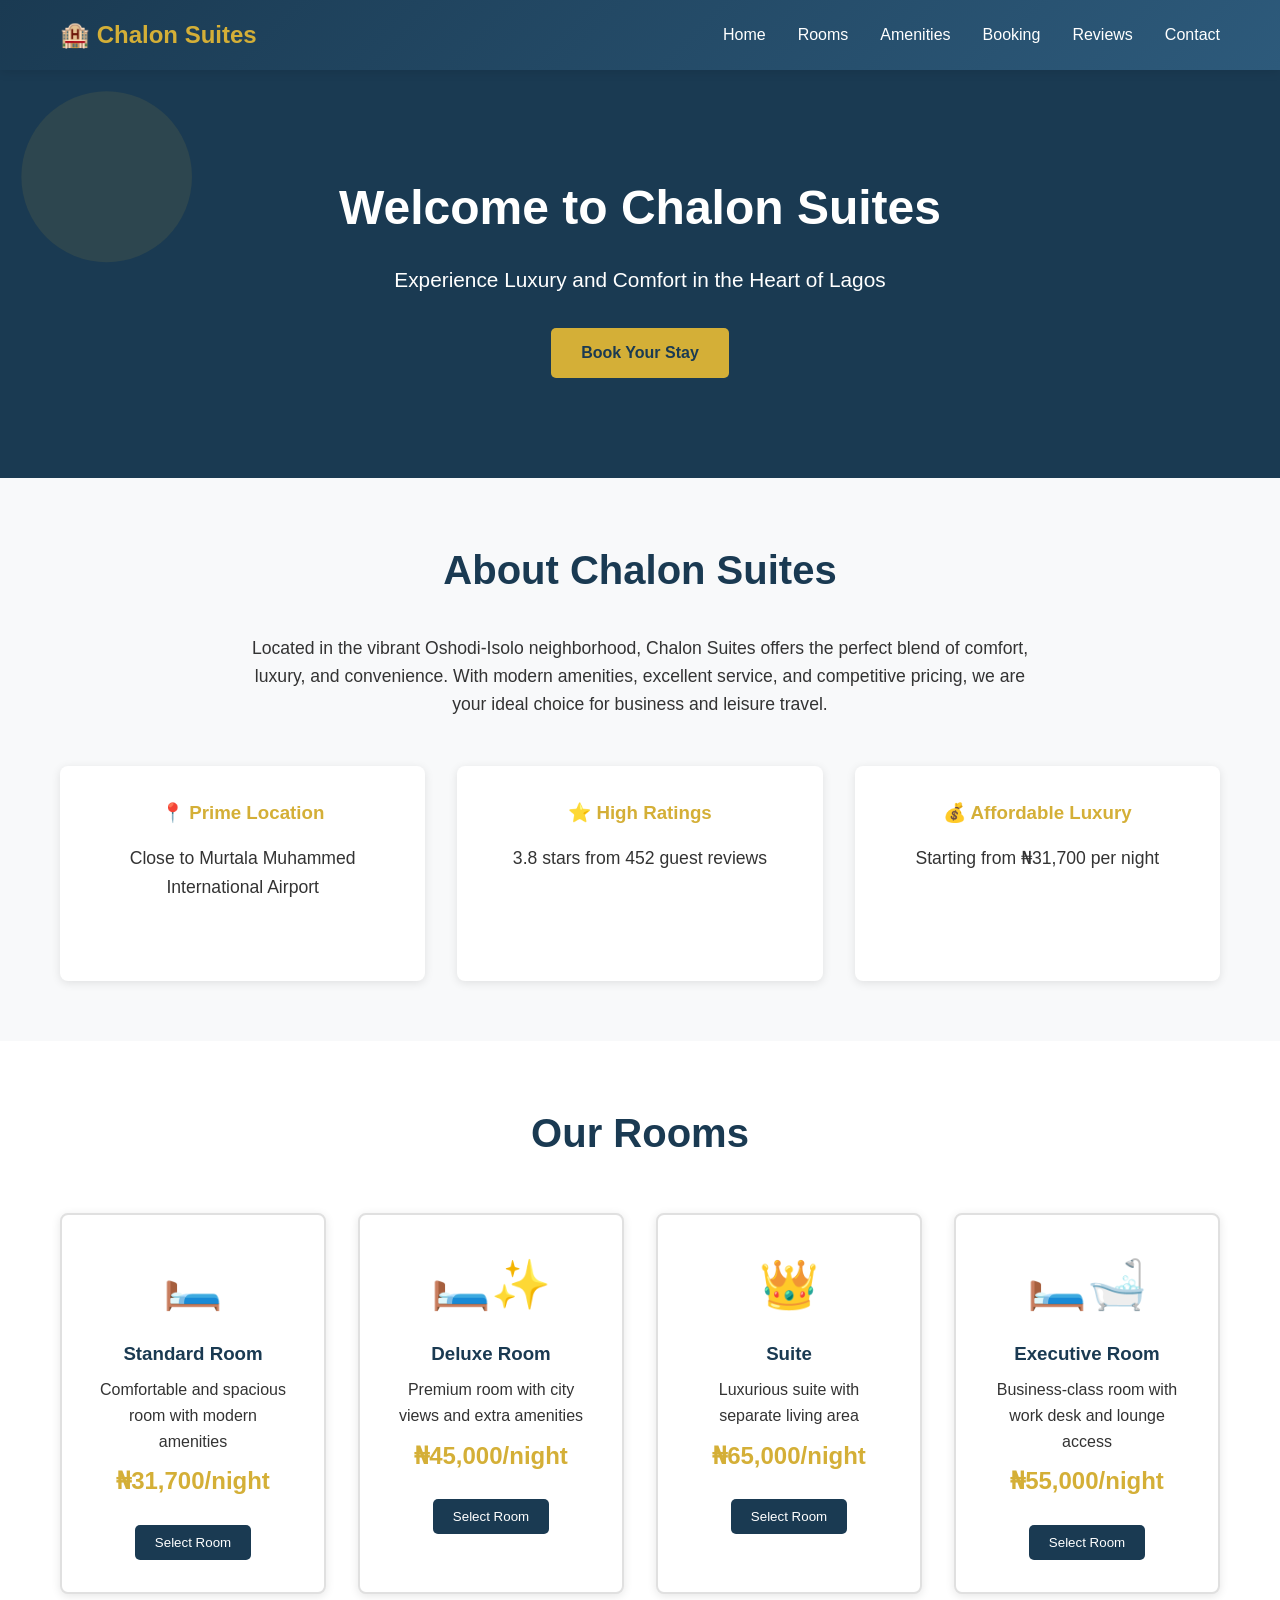
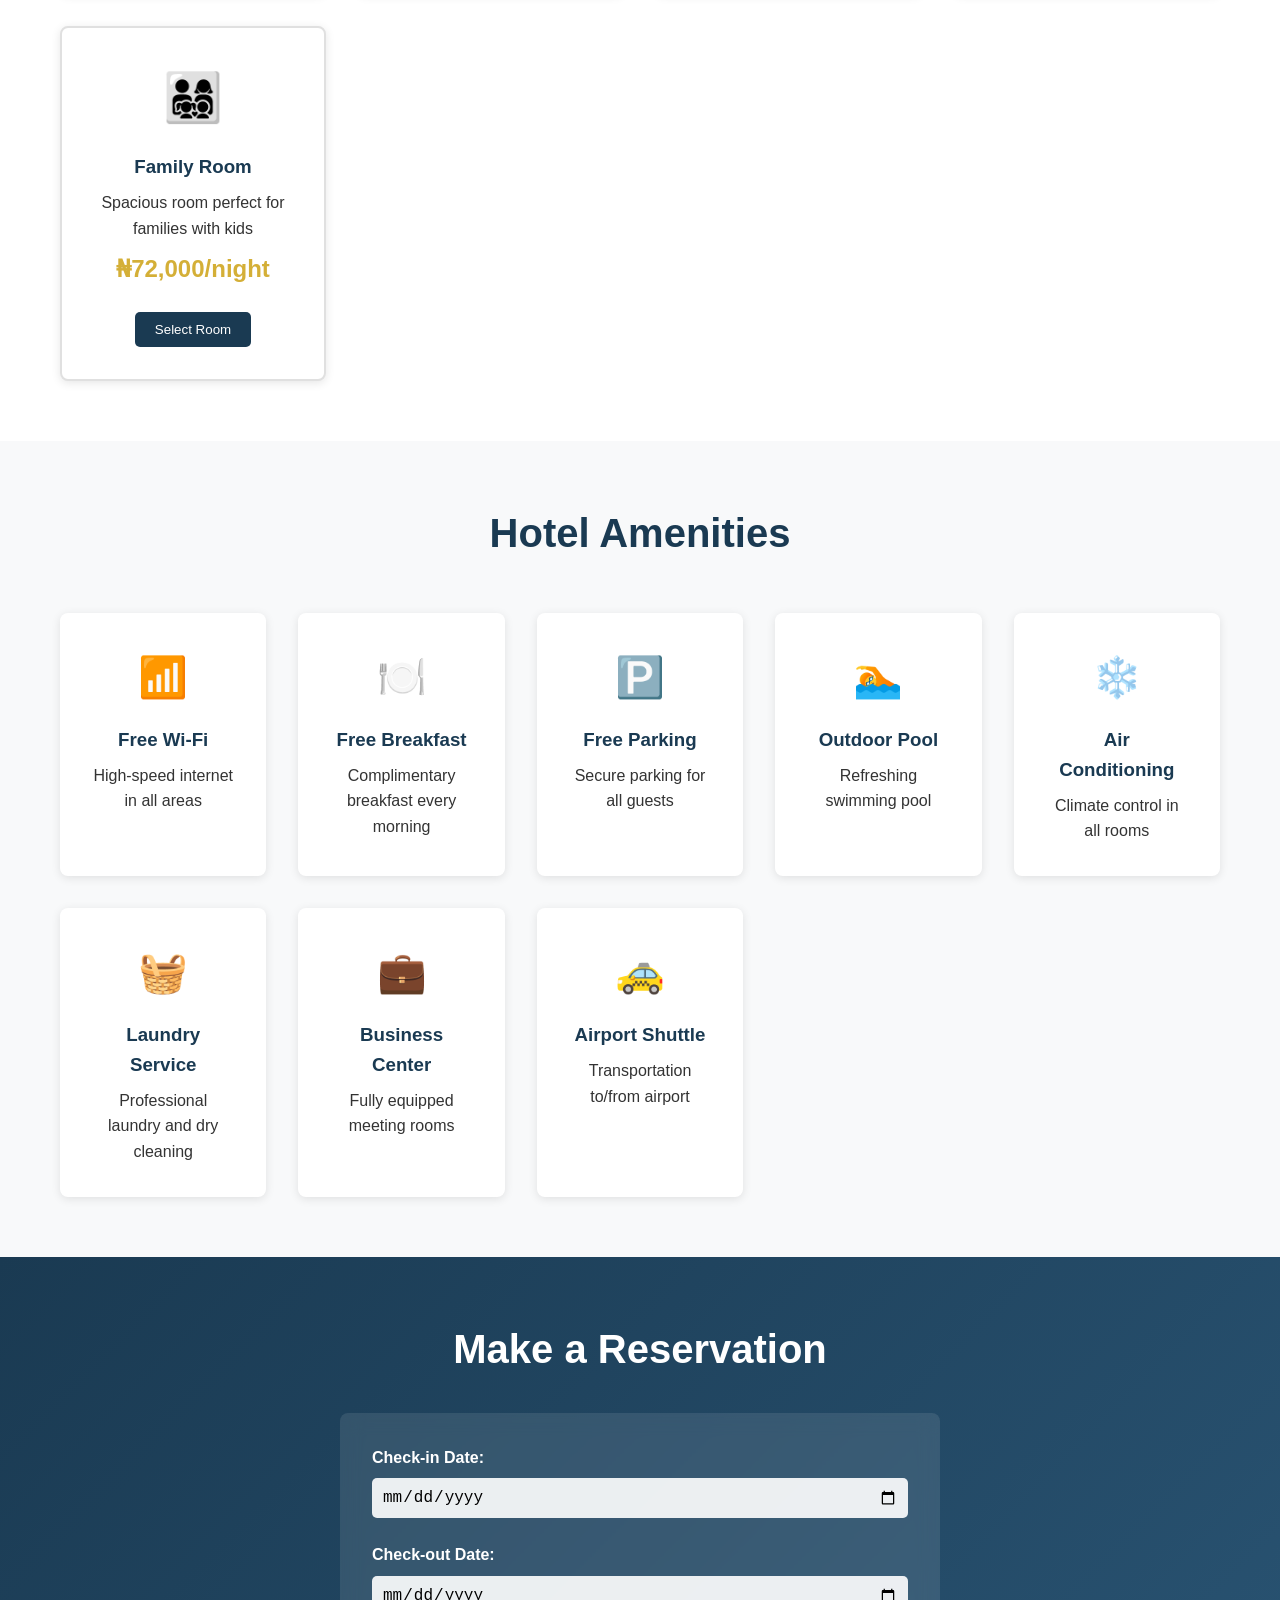
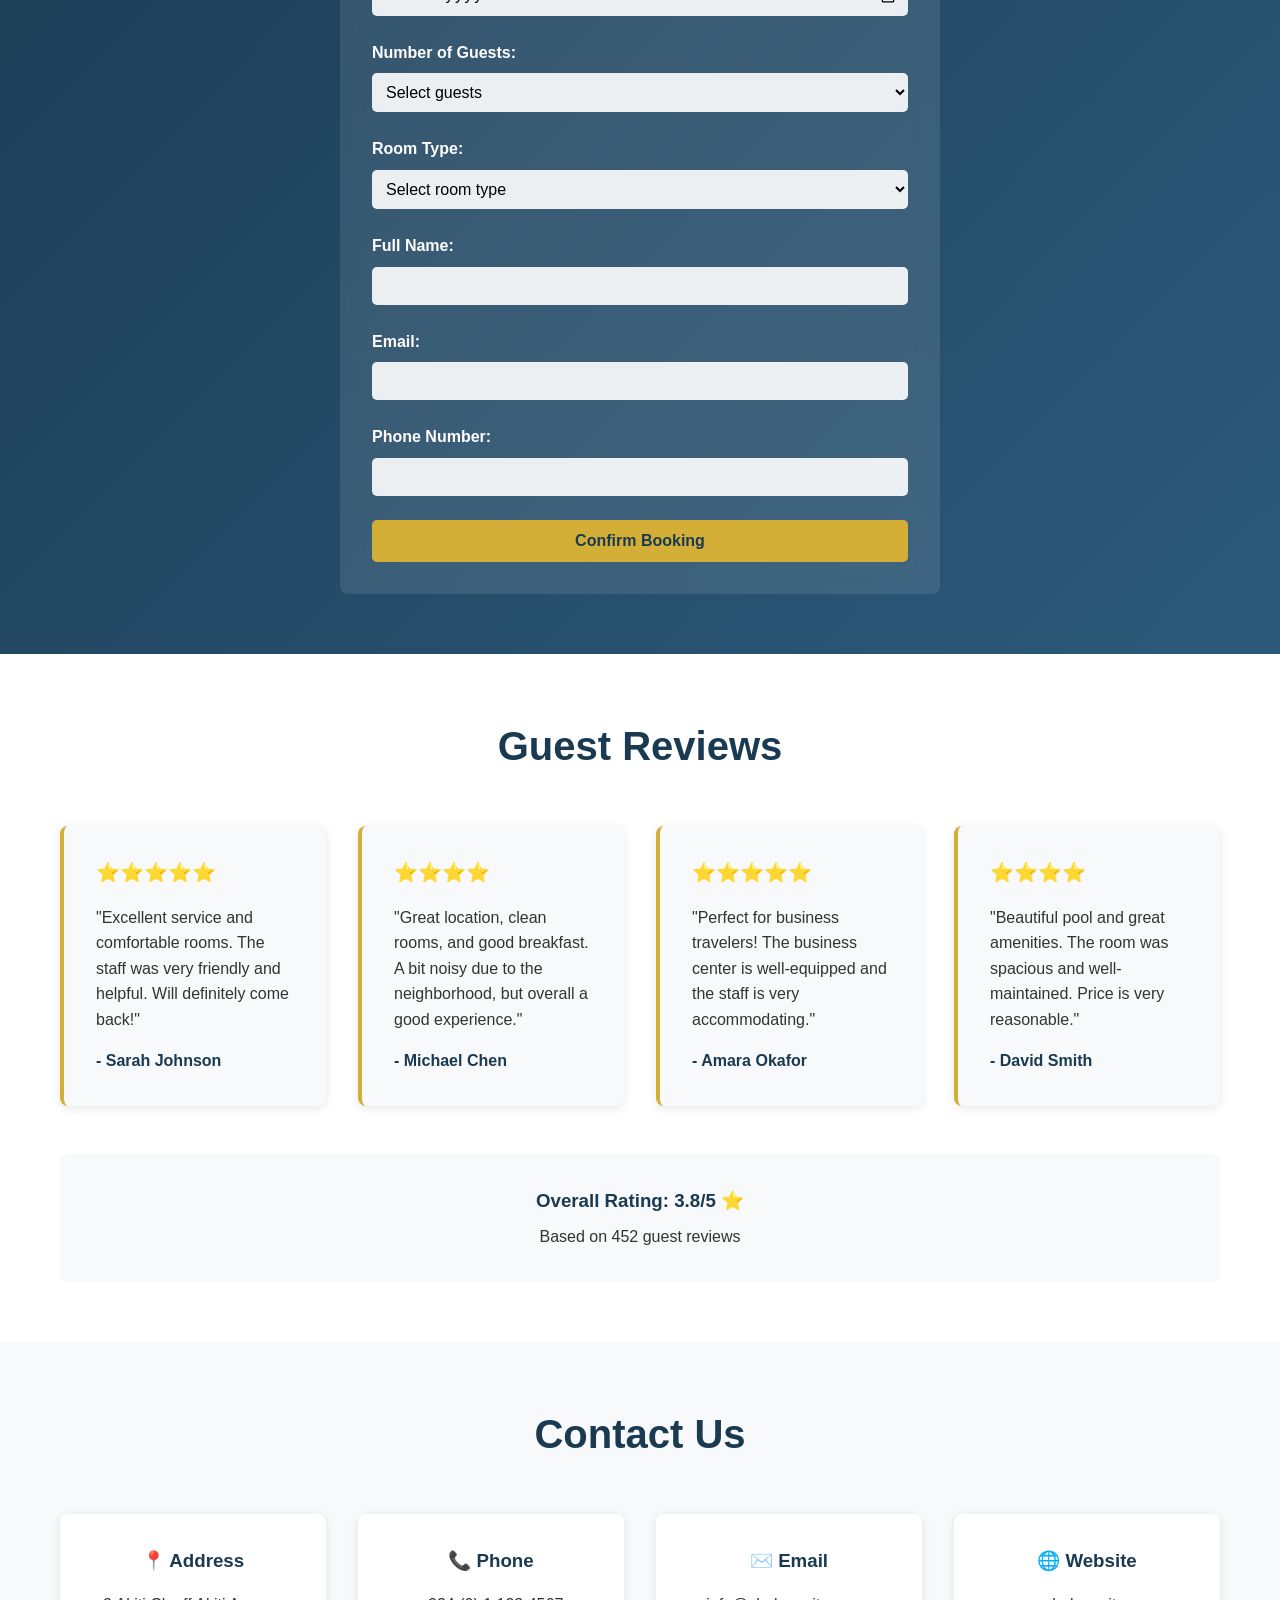
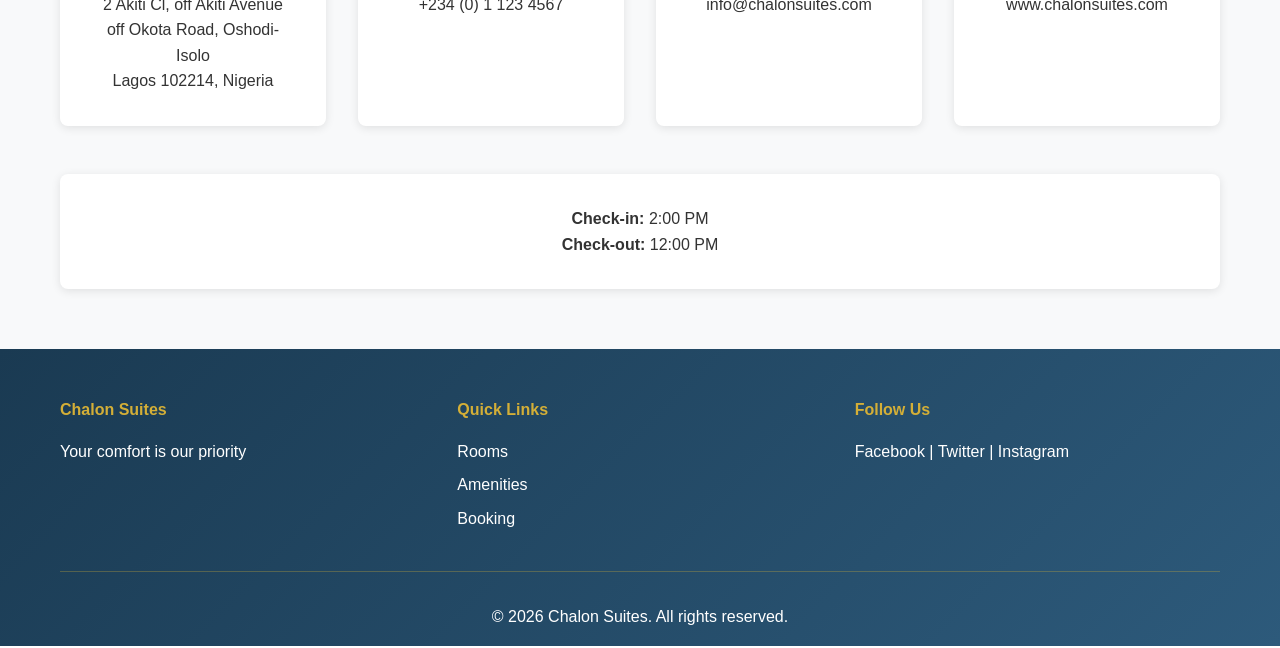
==== index.html @ 7840ac87 "First commit" ====
<!DOCTYPE html>
<html lang="en">
<head>
    <meta charset="UTF-8">
    <meta name="viewport" content="width=device-width, initial-scale=1.0">
    <meta name="description" content="Chalon Suites - Luxury Hotel in Lagos, Nigeria">
    <link rel="stylesheet" href="style.css">
    <title>Chalon Suites - Luxury Hotel in Lagos</title>
</head>
<body>
    <!-- Navigation Bar -->
    <nav class="navbar">
        <div class="navbar-container">
            <div class="logo">🏨 Chalon Suites</div>
            <ul class="nav-menu">
                <li><a href="#home">Home</a></li>
                <li><a href="#rooms">Rooms</a></li>
                <li><a href="#amenities">Amenities</a></li>
                <li><a href="#booking">Booking</a></li>
                <li><a href="#reviews">Reviews</a></li>
                <li><a href="#contact">Contact</a></li>
            </ul>
            <div class="hamburger">
                <span></span>
                <span></span>
                <span></span>
            </div>
        </div>
    </nav>

    <!-- Hero Section -->
    <section id="home" class="hero">
        <div class="hero-content">
            <h1>Welcome to Chalon Suites</h1>
            <p>Experience Luxury and Comfort in the Heart of Lagos</p>
            <a href="#booking" class="cta-button">Book Your Stay</a>
        </div>
    </section>

    <!-- About Section -->
    <section class="about">
        <div class="container">
            <h2>About Chalon Suites</h2>
            <p>Located in the vibrant Oshodi-Isolo neighborhood, Chalon Suites offers the perfect blend of comfort, luxury, and convenience. With modern amenities, excellent service, and competitive pricing, we are your ideal choice for business and leisure travel.</p>
            <div class="about-highlights">
                <div class="highlight">
                    <h3>📍 Prime Location</h3>
                    <p>Close to Murtala Muhammed International Airport</p>
                </div>
                <div class="highlight">
                    <h3>⭐ High Ratings</h3>
                    <p>3.8 stars from 452 guest reviews</p>
                </div>
                <div class="highlight">
                    <h3>💰 Affordable Luxury</h3>
                    <p>Starting from ₦31,700 per night</p>
                </div>
            </div>
        </div>
    </section>

    <!-- Rooms Section -->
    <section id="rooms" class="rooms">
        <div class="container">
            
            <h2>Our Rooms</h2>
            <div class="rooms-grid">
                <div class="room-card">
                    <div class="room-image">🛏️</div>
                    <h3>Standard Room</h3>
                    <p>Comfortable and spacious room with modern amenities</p>
                    <p class="price">₦31,700/night</p>
                    <button class="room-btn">Select Room</button>
                </div>
                <div class="room-card">
                    <div class="room-image">🛏️✨</div>
                    <h3>Deluxe Room</h3>
                    <p>Premium room with city views and extra amenities</p>
                    <p class="price">₦45,000/night</p>
                    <button class="room-btn">Select Room</button>
                </div>
                <div class="room-card">
                    <div class="room-image">👑</div>
                    <h3>Suite</h3>
                    <p>Luxurious suite with separate living area</p>
                    <p class="price">₦65,000/night</p>
                    <button class="room-btn">Select Room</button>
                </div>
                <div class="room-card">
                    <div class="room-image">🛏️🛁</div>
                    <h3>Executive Room</h3>
                    <p>Business-class room with work desk and lounge access</p>
                    <p class="price">₦55,000/night</p>
                    <button class="room-btn">Select Room</button>
                </div>
                <div class="room-card">
                    <div class="room-image">👨‍👩‍👧‍👦</div>
                    <h3>Family Room</h3>
                    <p>Spacious room perfect for families with kids</p>
                    <p class="price">₦72,000/night</p>
                    <button class="room-btn">Select Room</button>
                </div>
            </div>
        </div>
    </section>

    <!-- Amenities Section -->
    <section id="amenities" class="amenities">
        <div class="container">
            <h2>Hotel Amenities</h2>
            <div class="amenities-grid">
                <div class="amenity">
                    <span class="icon">📶</span>
                    <h3>Free Wi-Fi</h3>
                    <p>High-speed internet in all areas</p>
                </div>
                <div class="amenity">
                    <span class="icon">🍽️</span>
                    <h3>Free Breakfast</h3>
                    <p>Complimentary breakfast every morning</p>
                </div>
                <div class="amenity">
                    <span class="icon">🅿️</span>
                    <h3>Free Parking</h3>
                    <p>Secure parking for all guests</p>
                </div>
                <div class="amenity">
                    <span class="icon">🏊</span>
                    <h3>Outdoor Pool</h3>
                    <p>Refreshing swimming pool</p>
                </div>
                <div class="amenity">
                    <span class="icon">❄️</span>
                    <h3>Air Conditioning</h3>
                    <p>Climate control in all rooms</p>
                </div>
                <div class="amenity">
                    <span class="icon">🧺</span>
                    <h3>Laundry Service</h3>
                    <p>Professional laundry and dry cleaning</p>
                </div>
                <div class="amenity">
                    <span class="icon">💼</span>
                    <h3>Business Center</h3>
                    <p>Fully equipped meeting rooms</p>
                </div>
                <div class="amenity">
                    <span class="icon">🚕</span>
                    <h3>Airport Shuttle</h3>
                    <p>Transportation to/from airport</p>
                </div>
            </div>
        </div>
    </section>

    <!-- Booking Section -->
    <section id="booking" class="booking">
        <div class="container">
            <h2>Make a Reservation</h2>
            <form class="booking-form" id="bookingForm">
                <div class="form-group">
                    <label for="checkin">Check-in Date:</label>
                    <input type="date" id="checkin" name="checkin" required>
                </div>
                <div class="form-group">
                    <label for="checkout">Check-out Date:</label>
                    <input type="date" id="checkout" name="checkout" required>
                </div>
                <div class="form-group">
                    <label for="guests">Number of Guests:</label>
                    <select id="guests" name="guests" required>
                        <option value="">Select guests</option>
                        <option value="1">1 Guest</option>
                        <option value="2">2 Guests</option>
                        <option value="3">3 Guests</option>
                        <option value="4">4+ Guests</option>
                    </select>
                </div>
                <div class="form-group">
                    <label for="room-type">Room Type:</label>
                    <select id="room-type" name="room-type" required>
                        <option value="">Select room type</option>
                        <option value="standard">Standard Room - ₦31,700</option>
                        <option value="deluxe">Deluxe Room - ₦45,000</option>
                        <option value="suite">Suite - ₦65,000</option>
                        <option value="executive">Executive Room - ₦55,000</option>
                        <option value="family">Family Room - ₦72,000</option>
                    </select>
                </div>
                <div class="form-group">
                    <label for="name">Full Name:</label>
                    <input type="text" id="name" name="name" required>
                </div>
                <div class="form-group">
                    <label for="email">Email:</label>
                    <input type="email" id="email" name="email" required>
                </div>
                <div class="form-group">
                    <label for="phone">Phone Number:</label>
                    <input type="tel" id="phone" name="phone" required>
                </div>
                <button type="submit" class="submit-btn">Confirm Booking</button>
            </form>
        </div>
    </section>

    <!-- Reviews Section -->
    <section id="reviews" class="reviews">
        <div class="container">
            <h2>Guest Reviews</h2>
            <div class="reviews-grid">
                <div class="review-card">
                    <div class="stars">⭐⭐⭐⭐⭐</div>
                    <p>"Excellent service and comfortable rooms. The staff was very friendly and helpful. Will definitely come back!"</p>
                    <p class="reviewer">- Sarah Johnson</p>
                </div>
                <div class="review-card">
                    <div class="stars">⭐⭐⭐⭐</div>
                    <p>"Great location, clean rooms, and good breakfast. A bit noisy due to the neighborhood, but overall a good experience."</p>
                    <p class="reviewer">- Michael Chen</p>
                </div>
                <div class="review-card">
                    <div class="stars">⭐⭐⭐⭐⭐</div>
                    <p>"Perfect for business travelers! The business center is well-equipped and the staff is very accommodating."</p>
                    <p class="reviewer">- Amara Okafor</p>
                </div>
                <div class="review-card">
                    <div class="stars">⭐⭐⭐⭐</div>
                    <p>"Beautiful pool and great amenities. The room was spacious and well-maintained. Price is very reasonable."</p>
                    <p class="reviewer">- David Smith</p>
                </div>
            </div>
            <div class="rating-summary">
                <h3>Overall Rating: 3.8/5 ⭐</h3>
                <p>Based on 452 guest reviews</p>
            </div>
        </div>
    </section>

    <!-- Contact Section -->
    <section id="contact" class="contact">
        <div class="container">
            <h2>Contact Us</h2>
            <div class="contact-info">
                <div class="info-box">
                    <h3>📍 Address</h3>
                    <p>2 Akiti Cl, off Akiti Avenue<br>off Okota Road, Oshodi-Isolo<br>Lagos 102214, Nigeria</p>
                </div>
                <div class="info-box">
                    <h3>📞 Phone</h3>
                    <p>+234 (0) 1 123 4567</p>
                </div>
                <div class="info-box">
                    <h3>✉️ Email</h3>
                    <p>info@chalonsuites.com</p>
                </div>
                <div class="info-box">
                    <h3>🌐 Website</h3>
                    <p>www.chalonsuites.com</p>
                </div>
            </div>
            <div class="check-times">
                <p><strong>Check-in:</strong> 2:00 PM</p>
                <p><strong>Check-out:</strong> 12:00 PM</p>
            </div>
        </div>
    </section>

    <!-- Footer -->
    <footer class="footer">
        <div class="container">
            <div class="footer-content">
                <div class="footer-section">
                    <h4>Chalon Suites</h4>
                    <p>Your comfort is our priority</p>
                </div>
                <div class="footer-section">
                    <h4>Quick Links</h4>
                    <ul>
                        <li><a href="#rooms">Rooms</a></li>
                        <li><a href="#amenities">Amenities</a></li>
                        <li><a href="#booking">Booking</a></li>
                    </ul>
                </div>
                <div class="footer-section">
                    <h4>Follow Us</h4>
                    <p>
                        <a href="#">Facebook</a> | 
                        <a href="#">Twitter</a> | 
                        <a href="#">Instagram</a>
                    </p>
                </div>
            </div>
            <div class="footer-bottom">
                <p>&copy; 2026 Chalon Suites. All rights reserved.</p>
            </div>
        </div>
    </footer>

    <script src="script.js"></script>
</body>
</html>
---- style.css ----
* {
    margin: 0;
    padding: 0;
    box-sizing: border-box;
}

:root {
    --primary-color: #D4AF37;
    --secondary-color: #1a3a52;
    --text-color: #333;
    --light-bg: #f8f9fa;
    --white: #ffffff;
    --shadow: 0 2px 10px rgba(0, 0, 0, 0.1);
}

body {
    font-family: 'Segoe UI', Tahoma, Geneva, Verdana, sans-serif;
    line-height: 1.6;
    color: var(--text-color);
}

.container {
    max-width: 1200px;
    margin: 0 auto;
    padding: 0 20px;
}

/* Navigation Bar */
.navbar {
    background: linear-gradient(135deg, var(--secondary-color), #2d5a7b);
    color: var(--white);
    padding: 1rem 0;
    position: sticky;
    top: 0;
    z-index: 100;
    box-shadow: var(--shadow);
}

.navbar-container {
    display: flex;
    justify-content: space-between;
    align-items: center;
    max-width: 1200px;
    margin: 0 auto;
    padding: 0 20px;
}

.logo {
    font-size: 1.5rem;
    font-weight: bold;
    color: var(--primary-color);
}

.nav-menu {
    display: flex;
    list-style: none;
    gap: 2rem;
}

.nav-menu a {
    color: var(--white);
    text-decoration: none;
    transition: color 0.3s ease;
}

.nav-menu a:hover {
    color: var(--primary-color);
}

.hamburger {
    display: none;
    flex-direction: column;
    cursor: pointer;
}

.hamburger span {
    width: 25px;
    height: 3px;
    background-color: var(--white);
    margin: 5px 0;
    transition: 0.3s;
}

/* Hero Section */
.hero {
    background: linear-gradient(135deg, var(--secondary-color), #2d5a7b);
    color: var(--white);
    padding: 100px 20px;
    text-align: center;
    background-image: url('data:image/svg+xml,<svg xmlns="http://www.w3.org/2000/svg" viewBox="0 0 1200 600"><rect fill="%231a3a52" width="1200" height="600"/><circle cx="100" cy="100" r="80" fill="%23D4AF37" opacity="0.1"/><circle cx="1100" cy="500" r="100" fill="%23D4AF37" opacity="0.1"/></svg>');
    background-size: cover;
}

.hero-content h1 {
    font-size: 3rem;
    margin-bottom: 1rem;
    animation: fadeInDown 0.8s ease;
}

.hero-content p {
    font-size: 1.3rem;
    margin-bottom: 2rem;
    animation: fadeInUp 0.8s ease 0.2s both;
}

.cta-button {
    display: inline-block;
    background-color: var(--primary-color);
    color: var(--secondary-color);
    padding: 12px 30px;
    border-radius: 5px;
    text-decoration: none;
    font-weight: bold;
    transition: all 0.3s ease;
    animation: fadeInUp 0.8s ease 0.4s both;
}

.cta-button:hover {
    background-color: #e5c158;
    transform: translateY(-2px);
    box-shadow: 0 5px 20px rgba(212, 175, 55, 0.3);
}

/* About Section */
.about {
    padding: 60px 20px;
    background-color: var(--light-bg);
}

.about h2 {
    text-align: center;
    font-size: 2.5rem;
    margin-bottom: 2rem;
    color: var(--secondary-color);
}

.about p {
    text-align: center;
    font-size: 1.1rem;
    margin-bottom: 3rem;
    max-width: 800px;
    margin-left: auto;
    margin-right: auto;
}

.about-highlights {
    display: grid;
    grid-template-columns: repeat(auto-fit, minmax(250px, 1fr));
    gap: 2rem;
}

.highlight {
    background: var(--white);
    padding: 2rem;
    border-radius: 8px;
    text-align: center;
    box-shadow: var(--shadow);
    transition: transform 0.3s ease;
}

.highlight:hover {
    transform: translateY(-5px);
}

.highlight h3 {
    color: var(--primary-color);
    margin-bottom: 1rem;
}

/* Rooms Section */
.rooms {
    padding: 60px 20px;
    background-color: var(--white);
}

.rooms h2 {
    text-align: center;
    font-size: 2.5rem;
    margin-bottom: 3rem;
    color: var(--secondary-color);
}

.rooms-grid {
    display: grid;
    grid-template-columns: repeat(auto-fit, minmax(250px, 1fr));
    gap: 2rem;
}

.room-card {
    background: var(--white);
    border: 2px solid #e0e0e0;
    border-radius: 8px;
    padding: 2rem;
    text-align: center;
    transition: all 0.3s ease;
    box-shadow: var(--shadow);
}

.room-card:hover {
    transform: translateY(-10px);
    border-color: var(--primary-color);
    box-shadow: 0 10px 30px rgba(212, 175, 55, 0.2);
}

.room-image {
    font-size: 3rem;
    margin-bottom: 1rem;
}

.room-card h3 {
    color: var(--secondary-color);
    margin-bottom: 0.5rem;
}

.room-card p {
    margin: 0.5rem 0;
}

.price {
    font-size: 1.5rem;
    color: var(--primary-color);
    font-weight: bold;
    margin: 1rem 0;
}

.room-btn {
    background-color: var(--secondary-color);
    color: var(--white);
    padding: 10px 20px;
    border: none;
    border-radius: 5px;
    cursor: pointer;
    transition: background-color 0.3s ease;
    margin-top: 1rem;
}

.room-btn:hover {
    background-color: var(--primary-color);
    color: var(--secondary-color);
}

/* Amenities Section */
.amenities {
    padding: 60px 20px;
    background-color: var(--light-bg);
}

.amenities h2 {
    text-align: center;
    font-size: 2.5rem;
    margin-bottom: 3rem;
    color: var(--secondary-color);
}

.amenities-grid {
    display: grid;
    grid-template-columns: repeat(auto-fit, minmax(200px, 1fr));
    gap: 2rem;
}

.amenity {
    background: var(--white);
    padding: 2rem;
    border-radius: 8px;
    text-align: center;
    box-shadow: var(--shadow);
    transition: transform 0.3s ease;
}

.amenity:hover {
    transform: translateY(-5px);
}

.amenity .icon {
    font-size: 2.5rem;
    display: block;
    margin-bottom: 1rem;
}

.amenity h3 {
    color: var(--secondary-color);
    margin-bottom: 0.5rem;
}

/* Booking Section */
.booking {
    padding: 60px 20px;
    background: linear-gradient(135deg, var(--secondary-color), #2d5a7b);
    color: var(--white);
}

.booking h2 {
    text-align: center;
    font-size: 2.5rem;
    margin-bottom: 2rem;
}

.booking-form {
    max-width: 600px;
    margin: 0 auto;
    background: rgba(255, 255, 255, 0.1);
    padding: 2rem;
    border-radius: 8px;
    backdrop-filter: blur(10px);
}

.form-group {
    margin-bottom: 1.5rem;
}

.form-group label {
    display: block;
    margin-bottom: 0.5rem;
    font-weight: bold;
}

.form-group input,
.form-group select {
    width: 100%;
    padding: 10px;
    border: none;
    border-radius: 5px;
    font-size: 1rem;
    background-color: rgba(255, 255, 255, 0.9);
}

.form-group input:focus,
.form-group select:focus {
    outline: none;
    background-color: var(--white);
    box-shadow: 0 0 10px var(--primary-color);
}

.submit-btn {
    width: 100%;
    padding: 12px;
    background-color: var(--primary-color);
    color: var(--secondary-color);
    border: none;
    border-radius: 5px;
    font-size: 1rem;
    font-weight: bold;
    cursor: pointer;
    transition: all 0.3s ease;
}

.submit-btn:hover {
    background-color: #e5c158;
    transform: scale(1.02);
}

/* Reviews Section */
.reviews {
    padding: 60px 20px;
    background-color: var(--white);
}

.reviews h2 {
    text-align: center;
    font-size: 2.5rem;
    margin-bottom: 3rem;
    color: var(--secondary-color);
}

.reviews-grid {
    display: grid;
    grid-template-columns: repeat(auto-fit, minmax(250px, 1fr));
    gap: 2rem;
    margin-bottom: 3rem;
}

.review-card {
    background: var(--light-bg);
    padding: 2rem;
    border-radius: 8px;
    border-left: 4px solid var(--primary-color);
    box-shadow: var(--shadow);
}

.review-card .stars {
    margin-bottom: 1rem;
    font-size: 1.2rem;
}

.reviewer {
    font-weight: bold;
    color: var(--secondary-color);
    margin-top: 1rem;
}

.rating-summary {
    text-align: center;
    background: var(--light-bg);
    padding: 2rem;
    border-radius: 8px;
}

.rating-summary h3 {
    color: var(--secondary-color);
    margin-bottom: 0.5rem;
}

/* Contact Section */
.contact {
    padding: 60px 20px;
    background-color: var(--light-bg);
}

.contact h2 {
    text-align: center;
    font-size: 2.5rem;
    margin-bottom: 3rem;
    color: var(--secondary-color);
}

.contact-info {
    display: grid;
    grid-template-columns: repeat(auto-fit, minmax(200px, 1fr));
    gap: 2rem;
    margin-bottom: 3rem;
}

.info-box {
    background: var(--white);
    padding: 2rem;
    border-radius: 8px;
    text-align: center;
    box-shadow: var(--shadow);
}

.info-box h3 {
    color: var(--secondary-color);
    margin-bottom: 1rem;
}

.check-times {
    text-align: center;
    background: var(--white);
    padding: 2rem;
    border-radius: 8px;
    box-shadow: var(--shadow);
}

/* Footer */
.footer {
    background: linear-gradient(135deg, var(--secondary-color), #2d5a7b);
    color: var(--white);
    padding: 3rem 20px 1rem;
}

.footer-content {
    display: grid;
    grid-template-columns: repeat(auto-fit, minmax(250px, 1fr));
    gap: 2rem;
    margin-bottom: 2rem;
}

.footer-section h4 {
    margin-bottom: 1rem;
    color: var(--primary-color);
}

.footer-section a {
    color: var(--white);
    text-decoration: none;
    transition: color 0.3s ease;
}

.footer-section a:hover {
    color: var(--primary-color);
}

.footer-section ul {
    list-style: none;
}

.footer-section li {
    margin: 0.5rem 0;
}

.footer-bottom {
    text-align: center;
    padding-top: 2rem;
    border-top: 1px solid rgba(212, 175, 55, 0.3);
}

/* Animations */
@keyframes fadeInDown {
    from {
        opacity: 0;
        transform: translateY(-30px);
    }
    to {
        opacity: 1;
        transform: translateY(0);
    }
}

@keyframes fadeInUp {
    from {
        opacity: 0;
        transform: translateY(30px);
    }
    to {
        opacity: 1;
        transform: translateY(0);
    }
}

/* Responsive Design */
@media (max-width: 768px) {
    .nav-menu {
        display: none;
    }

    .hamburger {
        display: flex;
    }

    .hero-content h1 {
        font-size: 2rem;
    }

    .hero-content p {
        font-size: 1rem;
    }

    .rooms-grid,
    .amenities-grid,
    .reviews-grid {
        grid-template-columns: 1fr;
    }

    .about h2,
    .rooms h2,
    .amenities h2,
    .reviews h2,
    .contact h2,
    .booking h2 {
        font-size: 1.8rem;
    }

    .booking-form {
        padding: 1.5rem;
    }

    .footer-content {
        grid-template-columns: 1fr;
    }
}

@media (max-width: 480px) {
    .logo {
        font-size: 1rem;
    }

    .hero-content h1 {
        font-size: 1.5rem;
    }

    .cta-button {
        padding: 10px 20px;
        font-size: 0.9rem;
    }

    .room-card,
    .amenity,
    .info-box {
        padding: 1.5rem;
    }
}
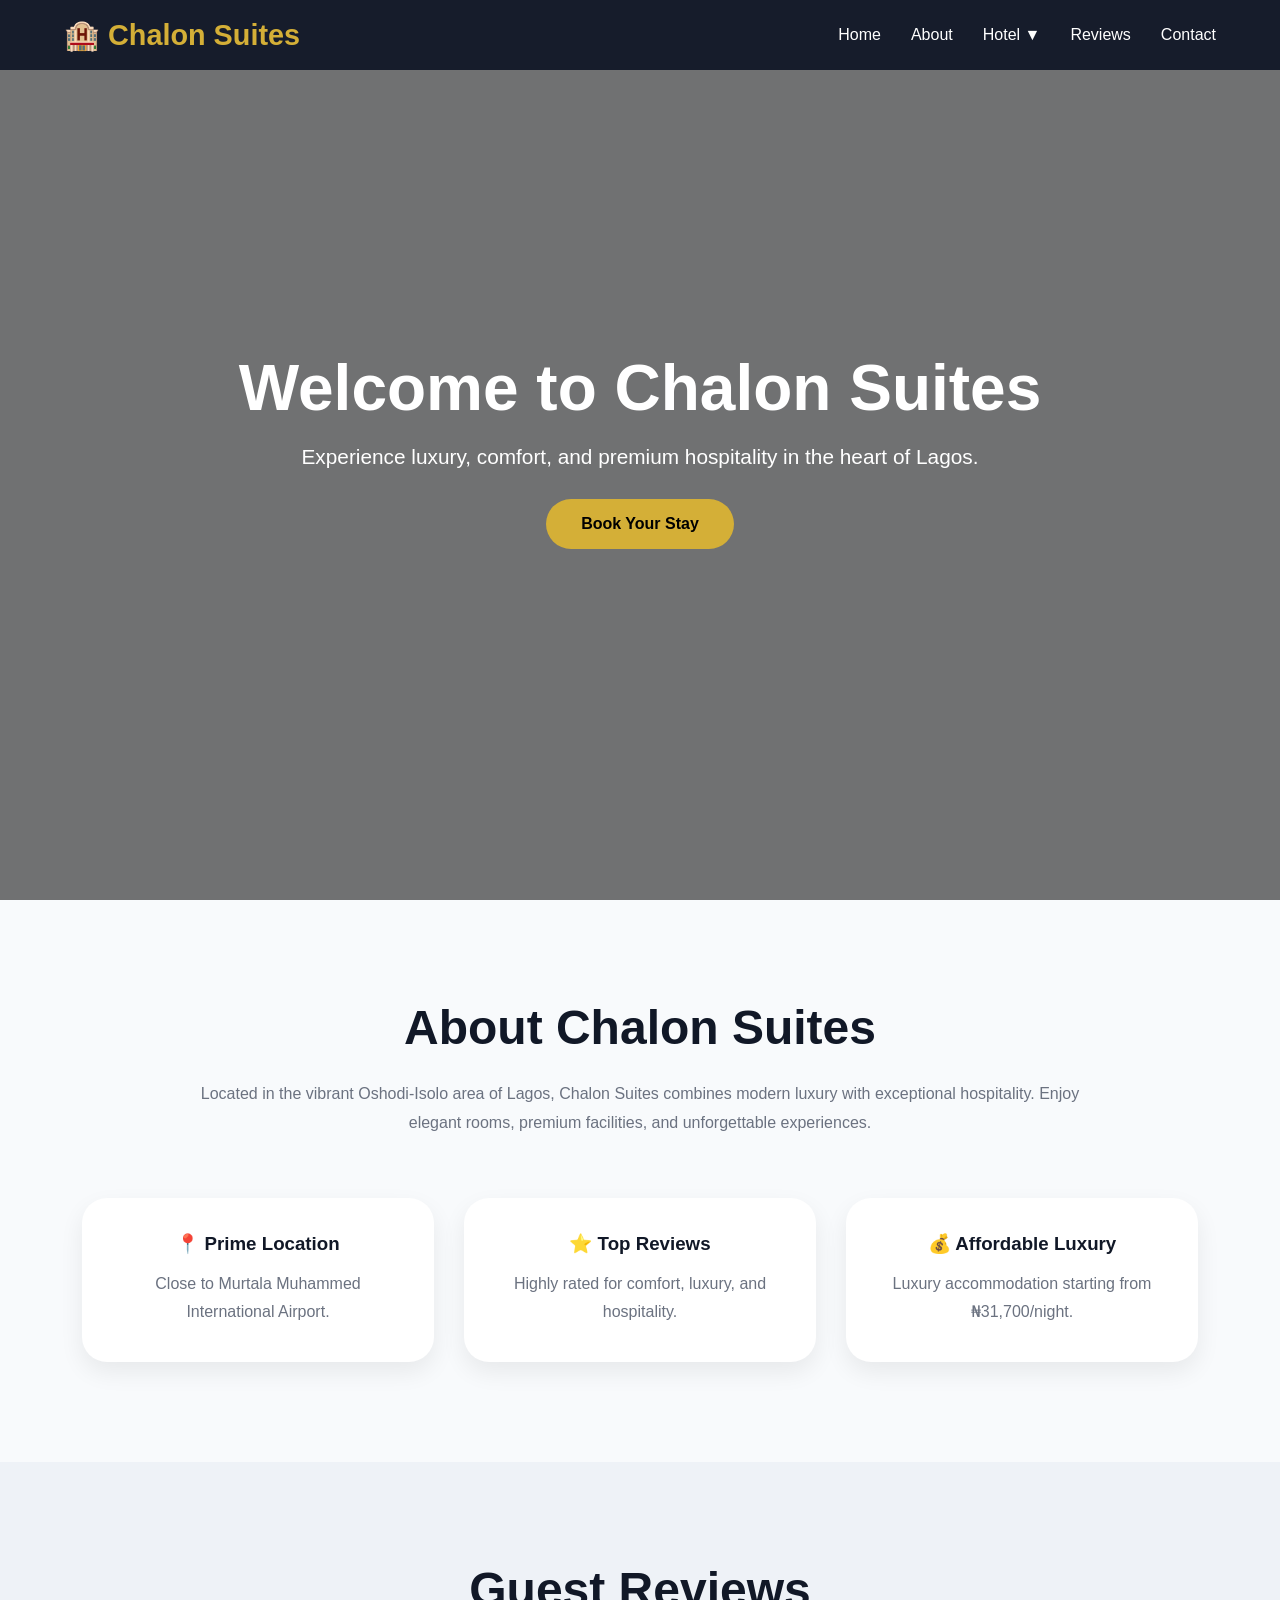
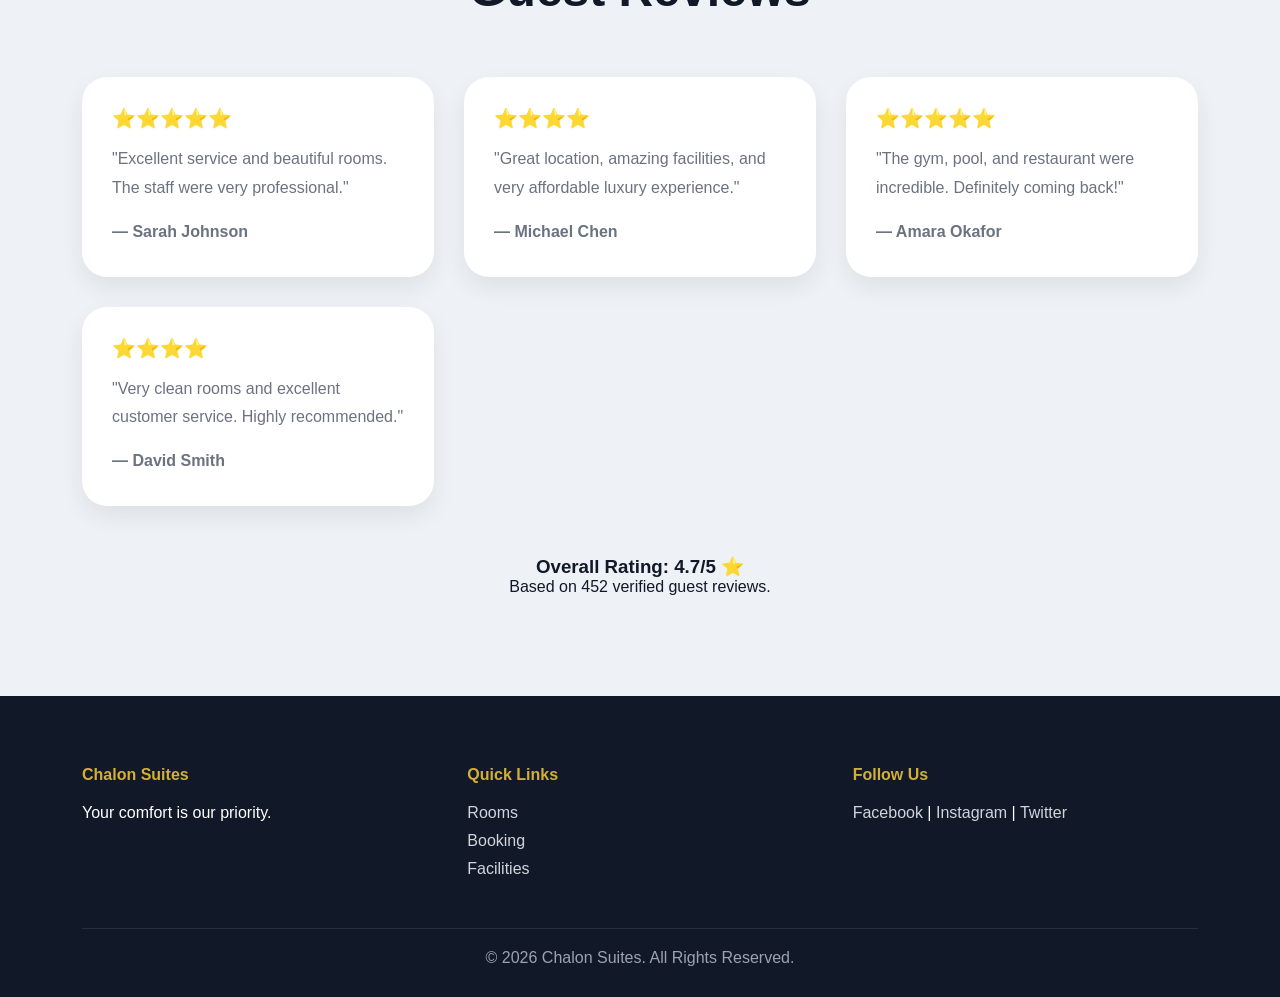
==== commit 627a5f7c: "Updated hotel website design" ====
--- a/index.html
+++ b/index.html
@@ -1,302 +1,270 @@
 <!DOCTYPE html>
 <html lang="en">
 <head>
-    <meta charset="UTF-8">
-    <meta name="viewport" content="width=device-width, initial-scale=1.0">
-    <meta name="description" content="Chalon Suites - Luxury Hotel in Lagos, Nigeria">
-    <link rel="stylesheet" href="style.css">
-    <title>Chalon Suites - Luxury Hotel in Lagos</title>
+<meta charset="UTF-8">
+<meta name="viewport" content="width=device-width, initial-scale=1.0">
+
+<meta name="description" content="Chalon Suites - Luxury Hotel in Lagos, Nigeria">
+
+<title>Chalon Suites - Luxury Hotel</title>
+
+<link rel="stylesheet" href="style.css">
+
+<style src="style.css"></style>
+
+
 </head>
+
 <body>
-    <!-- Navigation Bar -->
-    <nav class="navbar">
-        <div class="navbar-container">
-            <div class="logo">🏨 Chalon Suites</div>
-            <ul class="nav-menu">
-                <li><a href="#home">Home</a></li>
-                <li><a href="#rooms">Rooms</a></li>
-                <li><a href="#amenities">Amenities</a></li>
-                <li><a href="#booking">Booking</a></li>
-                <li><a href="#reviews">Reviews</a></li>
-                <li><a href="#contact">Contact</a></li>
-            </ul>
-            <div class="hamburger">
-                <span></span>
-                <span></span>
-                <span></span>
-            </div>
-        </div>
-    </nav>
-
-    <!-- Hero Section -->
-    <section id="home" class="hero">
-        <div class="hero-content">
-            <h1>Welcome to Chalon Suites</h1>
-            <p>Experience Luxury and Comfort in the Heart of Lagos</p>
-            <a href="#booking" class="cta-button">Book Your Stay</a>
-        </div>
-    </section>
-
-    <!-- About Section -->
-    <section class="about">
-        <div class="container">
-            <h2>About Chalon Suites</h2>
-            <p>Located in the vibrant Oshodi-Isolo neighborhood, Chalon Suites offers the perfect blend of comfort, luxury, and convenience. With modern amenities, excellent service, and competitive pricing, we are your ideal choice for business and leisure travel.</p>
-            <div class="about-highlights">
-                <div class="highlight">
-                    <h3>📍 Prime Location</h3>
-                    <p>Close to Murtala Muhammed International Airport</p>
-                </div>
-                <div class="highlight">
-                    <h3>⭐ High Ratings</h3>
-                    <p>3.8 stars from 452 guest reviews</p>
-                </div>
-                <div class="highlight">
-                    <h3>💰 Affordable Luxury</h3>
-                    <p>Starting from ₦31,700 per night</p>
-                </div>
-            </div>
-        </div>
-    </section>
-
-    <!-- Rooms Section -->
-    <section id="rooms" class="rooms">
-        <div class="container">
-            
-            <h2>Our Rooms</h2>
-            <div class="rooms-grid">
-                <div class="room-card">
-                    <div class="room-image">🛏️</div>
-                    <h3>Standard Room</h3>
-                    <p>Comfortable and spacious room with modern amenities</p>
-                    <p class="price">₦31,700/night</p>
-                    <button class="room-btn">Select Room</button>
-                </div>
-                <div class="room-card">
-                    <div class="room-image">🛏️✨</div>
-                    <h3>Deluxe Room</h3>
-                    <p>Premium room with city views and extra amenities</p>
-                    <p class="price">₦45,000/night</p>
-                    <button class="room-btn">Select Room</button>
-                </div>
-                <div class="room-card">
-                    <div class="room-image">👑</div>
-                    <h3>Suite</h3>
-                    <p>Luxurious suite with separate living area</p>
-                    <p class="price">₦65,000/night</p>
-                    <button class="room-btn">Select Room</button>
-                </div>
-                <div class="room-card">
-                    <div class="room-image">🛏️🛁</div>
-                    <h3>Executive Room</h3>
-                    <p>Business-class room with work desk and lounge access</p>
-                    <p class="price">₦55,000/night</p>
-                    <button class="room-btn">Select Room</button>
-                </div>
-                <div class="room-card">
-                    <div class="room-image">👨‍👩‍👧‍👦</div>
-                    <h3>Family Room</h3>
-                    <p>Spacious room perfect for families with kids</p>
-                    <p class="price">₦72,000/night</p>
-                    <button class="room-btn">Select Room</button>
-                </div>
-            </div>
-        </div>
-    </section>
-
-    <!-- Amenities Section -->
-    <section id="amenities" class="amenities">
-        <div class="container">
-            <h2>Hotel Amenities</h2>
-            <div class="amenities-grid">
-                <div class="amenity">
-                    <span class="icon">📶</span>
-                    <h3>Free Wi-Fi</h3>
-                    <p>High-speed internet in all areas</p>
-                </div>
-                <div class="amenity">
-                    <span class="icon">🍽️</span>
-                    <h3>Free Breakfast</h3>
-                    <p>Complimentary breakfast every morning</p>
-                </div>
-                <div class="amenity">
-                    <span class="icon">🅿️</span>
-                    <h3>Free Parking</h3>
-                    <p>Secure parking for all guests</p>
-                </div>
-                <div class="amenity">
-                    <span class="icon">🏊</span>
-                    <h3>Outdoor Pool</h3>
-                    <p>Refreshing swimming pool</p>
-                </div>
-                <div class="amenity">
-                    <span class="icon">❄️</span>
-                    <h3>Air Conditioning</h3>
-                    <p>Climate control in all rooms</p>
-                </div>
-                <div class="amenity">
-                    <span class="icon">🧺</span>
-                    <h3>Laundry Service</h3>
-                    <p>Professional laundry and dry cleaning</p>
-                </div>
-                <div class="amenity">
-                    <span class="icon">💼</span>
-                    <h3>Business Center</h3>
-                    <p>Fully equipped meeting rooms</p>
-                </div>
-                <div class="amenity">
-                    <span class="icon">🚕</span>
-                    <h3>Airport Shuttle</h3>
-                    <p>Transportation to/from airport</p>
-                </div>
-            </div>
-        </div>
-    </section>
-
-    <!-- Booking Section -->
-    <section id="booking" class="booking">
-        <div class="container">
-            <h2>Make a Reservation</h2>
-            <form class="booking-form" id="bookingForm">
-                <div class="form-group">
-                    <label for="checkin">Check-in Date:</label>
-                    <input type="date" id="checkin" name="checkin" required>
-                </div>
-                <div class="form-group">
-                    <label for="checkout">Check-out Date:</label>
-                    <input type="date" id="checkout" name="checkout" required>
-                </div>
-                <div class="form-group">
-                    <label for="guests">Number of Guests:</label>
-                    <select id="guests" name="guests" required>
-                        <option value="">Select guests</option>
-                        <option value="1">1 Guest</option>
-                        <option value="2">2 Guests</option>
-                        <option value="3">3 Guests</option>
-                        <option value="4">4+ Guests</option>
-                    </select>
-                </div>
-                <div class="form-group">
-                    <label for="room-type">Room Type:</label>
-                    <select id="room-type" name="room-type" required>
-                        <option value="">Select room type</option>
-                        <option value="standard">Standard Room - ₦31,700</option>
-                        <option value="deluxe">Deluxe Room - ₦45,000</option>
-                        <option value="suite">Suite - ₦65,000</option>
-                        <option value="executive">Executive Room - ₦55,000</option>
-                        <option value="family">Family Room - ₦72,000</option>
-                    </select>
-                </div>
-                <div class="form-group">
-                    <label for="name">Full Name:</label>
-                    <input type="text" id="name" name="name" required>
-                </div>
-                <div class="form-group">
-                    <label for="email">Email:</label>
-                    <input type="email" id="email" name="email" required>
-                </div>
-                <div class="form-group">
-                    <label for="phone">Phone Number:</label>
-                    <input type="tel" id="phone" name="phone" required>
-                </div>
-                <button type="submit" class="submit-btn">Confirm Booking</button>
-            </form>
-        </div>
-    </section>
-
-    <!-- Reviews Section -->
-    <section id="reviews" class="reviews">
-        <div class="container">
-            <h2>Guest Reviews</h2>
-            <div class="reviews-grid">
-                <div class="review-card">
-                    <div class="stars">⭐⭐⭐⭐⭐</div>
-                    <p>"Excellent service and comfortable rooms. The staff was very friendly and helpful. Will definitely come back!"</p>
-                    <p class="reviewer">- Sarah Johnson</p>
-                </div>
-                <div class="review-card">
-                    <div class="stars">⭐⭐⭐⭐</div>
-                    <p>"Great location, clean rooms, and good breakfast. A bit noisy due to the neighborhood, but overall a good experience."</p>
-                    <p class="reviewer">- Michael Chen</p>
-                </div>
-                <div class="review-card">
-                    <div class="stars">⭐⭐⭐⭐⭐</div>
-                    <p>"Perfect for business travelers! The business center is well-equipped and the staff is very accommodating."</p>
-                    <p class="reviewer">- Amara Okafor</p>
-                </div>
-                <div class="review-card">
-                    <div class="stars">⭐⭐⭐⭐</div>
-                    <p>"Beautiful pool and great amenities. The room was spacious and well-maintained. Price is very reasonable."</p>
-                    <p class="reviewer">- David Smith</p>
-                </div>
-            </div>
-            <div class="rating-summary">
-                <h3>Overall Rating: 3.8/5 ⭐</h3>
-                <p>Based on 452 guest reviews</p>
-            </div>
-        </div>
-    </section>
-
-    <!-- Contact Section -->
-    <section id="contact" class="contact">
-        <div class="container">
-            <h2>Contact Us</h2>
-            <div class="contact-info">
-                <div class="info-box">
-                    <h3>📍 Address</h3>
-                    <p>2 Akiti Cl, off Akiti Avenue<br>off Okota Road, Oshodi-Isolo<br>Lagos 102214, Nigeria</p>
-                </div>
-                <div class="info-box">
-                    <h3>📞 Phone</h3>
-                    <p>+234 (0) 1 123 4567</p>
-                </div>
-                <div class="info-box">
-                    <h3>✉️ Email</h3>
-                    <p>info@chalonsuites.com</p>
-                </div>
-                <div class="info-box">
-                    <h3>🌐 Website</h3>
-                    <p>www.chalonsuites.com</p>
-                </div>
-            </div>
-            <div class="check-times">
-                <p><strong>Check-in:</strong> 2:00 PM</p>
-                <p><strong>Check-out:</strong> 12:00 PM</p>
-            </div>
-        </div>
-    </section>
-
-    <!-- Footer -->
-    <footer class="footer">
-        <div class="container">
-            <div class="footer-content">
-                <div class="footer-section">
-                    <h4>Chalon Suites</h4>
-                    <p>Your comfort is our priority</p>
-                </div>
-                <div class="footer-section">
-                    <h4>Quick Links</h4>
-                    <ul>
-                        <li><a href="#rooms">Rooms</a></li>
-                        <li><a href="#amenities">Amenities</a></li>
-                        <li><a href="#booking">Booking</a></li>
-                    </ul>
-                </div>
-                <div class="footer-section">
-                    <h4>Follow Us</h4>
-                    <p>
-                        <a href="#">Facebook</a> | 
-                        <a href="#">Twitter</a> | 
-                        <a href="#">Instagram</a>
-                    </p>
-                </div>
-            </div>
-            <div class="footer-bottom">
-                <p>&copy; 2026 Chalon Suites. All rights reserved.</p>
-            </div>
-        </div>
-    </footer>
-
-    <script src="script.js"></script>
+
+<!-- NAVBAR -->
+<nav class="navbar">
+
+    <div class="container navbar-container">
+
+        <!-- LOGO -->
+        <div class="logo">
+            <a href="#home">🏨 Chalon Suites</a>
+        </div>
+
+        <!-- MENU -->
+        <ul class="nav-menu">
+
+            <li><a href="#home">Home</a></li>
+            <li><a href="#about">About</a></li>
+
+            <!-- DROPDOWN -->
+            <li class="dropdown">
+
+                <a href="#">
+                    Hotel ▼
+                </a>
+
+                <ul class="dropdown-menu">
+
+                    <!-- <li><a href="rooms.html">🛏️ Rooms</a></li> -->
+
+                    <li><a href="bookings.html">📅 Booking</a></li>
+
+                    <li><a href="Section.html">🏨 Facilities</a></li>
+
+   
+
+                </ul>
+
+            </li>
+
+            <li><a href="#reviews">Reviews</a></li>
+
+            <li><a href="ContactS.html">Contact</a></li>
+
+        </ul>
+
+        <!-- HAMBURGER -->
+        <div class="hamburger" id="hamburger">
+
+            <span></span>
+            <span></span>
+            <span></span>
+
+        </div>
+
+    </div>
+
+</nav>
+
+<!-- HERO -->
+<section id="home" class="hero">
+
+    <div class="hero-content">
+
+        <h1>Welcome to Chalon Suites</h1>
+
+        <p>
+            Experience luxury, comfort, and premium hospitality
+            in the heart of Lagos.
+        </p>
+
+        <a href="bookings.html" class="cta-button">
+            Book Your Stay
+        </a>
+
+    </div>
+
+</section>
+
+<!-- ABOUT -->
+<section class="about" id="about">
+
+    <div class="container">
+
+        <h2>About Chalon Suites</h2>
+
+        <p>
+            Located in the vibrant Oshodi-Isolo area of Lagos,
+            Chalon Suites combines modern luxury with exceptional hospitality.
+            Enjoy elegant rooms, premium facilities, and unforgettable experiences.
+        </p>
+
+        <div class="about-highlights">
+
+            <div class="highlight">
+                <h3>📍 Prime Location</h3>
+                <p>Close to Murtala Muhammed International Airport.</p>
+            </div>
+
+            <div class="highlight">
+                <h3>⭐ Top Reviews</h3>
+                <p>Highly rated for comfort, luxury, and hospitality.</p>
+            </div>
+
+            <div class="highlight">
+                <h3>💰 Affordable Luxury</h3>
+                <p>Luxury accommodation starting from ₦31,700/night.</p>
+            </div>
+
+        </div>
+
+    </div>
+
+</section>
+
+<!-- REVIEWS -->
+<section id="reviews" class="reviews">
+
+    <div class="container">
+
+        <h2>Guest Reviews</h2>
+
+        <div class="reviews-grid">
+
+            <div class="review-card">
+
+                <div class="stars">⭐⭐⭐⭐⭐</div>
+
+                <p>
+                    "Excellent service and beautiful rooms.
+                    The staff were very professional."
+                </p>
+
+                <p class="reviewer">— Sarah Johnson</p>
+
+            </div>
+
+            <div class="review-card">
+
+                <div class="stars">⭐⭐⭐⭐</div>
+
+                <p>
+                    "Great location, amazing facilities,
+                    and very affordable luxury experience."
+                </p>
+
+                <p class="reviewer">— Michael Chen</p>
+
+            </div>
+
+            <div class="review-card">
+
+                <div class="stars">⭐⭐⭐⭐⭐</div>
+
+                <p>
+                    "The gym, pool, and restaurant were incredible.
+                    Definitely coming back!"
+                </p>
+
+                <p class="reviewer">— Amara Okafor</p>
+
+            </div>
+
+            <div class="review-card">
+
+                <div class="stars">⭐⭐⭐⭐</div>
+
+                <p>
+                    "Very clean rooms and excellent customer service.
+                    Highly recommended."
+                </p>
+
+                <p class="reviewer">— David Smith</p>
+
+            </div>
+
+        </div>
+
+        <div class="rating-summary">
+
+            <h3>Overall Rating: 4.7/5 ⭐</h3>
+
+            <p>Based on 452 verified guest reviews.</p>
+
+        </div>
+
+    </div>
+
+</section>
+
+<!-- FOOTER -->
+<footer class="footer">
+
+    <div class="container">
+
+        <div class="footer-content">
+
+            <div class="footer-section">
+
+                <h4>Chalon Suites</h4>
+
+                <p>Your comfort is our priority.</p>
+
+            </div>
+
+            <div class="footer-section">
+
+                <h4>Quick Links</h4>
+
+                <ul>
+
+                    <li><a href="rooms.html">Rooms</a></li>
+
+                    <li><a href="bookings.html">Booking</a></li>
+
+                    <li><a href="Section.html">Facilities</a></li>
+
+                </ul>
+
+            </div>
+
+            <div class="footer-section">
+
+                <h4>Follow Us</h4>
+
+                <p>
+                    <a href="#">Facebook</a> |
+                    <a href="#">Instagram</a> |
+                    <a href="#">Twitter</a>
+                </p>
+
+            </div>
+
+        </div>
+
+        <div class="footer-bottom">
+
+            <p>
+                © 2026 Chalon Suites. All Rights Reserved.
+            </p>
+
+        </div>
+
+    </div>
+
+</footer>
+
+<!-- SCRIPT -->
+<script src="script.js"></script>
+
+
+
 </body>
 </html>
--- a/style.css
+++ b/style.css
@@ -1,571 +1,365 @@
-* {
-    margin: 0;
-    padding: 0;
-    box-sizing: border-box;
-}
-
-:root {
-    --primary-color: #D4AF37;
-    --secondary-color: #1a3a52;
-    --text-color: #333;
-    --light-bg: #f8f9fa;
-    --white: #ffffff;
-    --shadow: 0 2px 10px rgba(0, 0, 0, 0.1);
-}
-
-body {
-    font-family: 'Segoe UI', Tahoma, Geneva, Verdana, sans-serif;
-    line-height: 1.6;
-    color: var(--text-color);
-}
-
-.container {
-    max-width: 1200px;
-    margin: 0 auto;
-    padding: 0 20px;
-}
-
-/* Navigation Bar */
-.navbar {
-    background: linear-gradient(135deg, var(--secondary-color), #2d5a7b);
-    color: var(--white);
-    padding: 1rem 0;
-    position: sticky;
-    top: 0;
-    z-index: 100;
-    box-shadow: var(--shadow);
-}
-
-.navbar-container {
-    display: flex;
-    justify-content: space-between;
-    align-items: center;
-    max-width: 1200px;
-    margin: 0 auto;
-    padding: 0 20px;
-}
-
-.logo {
-    font-size: 1.5rem;
-    font-weight: bold;
-    color: var(--primary-color);
-}
-
-.nav-menu {
-    display: flex;
-    list-style: none;
-    gap: 2rem;
-}
-
-.nav-menu a {
-    color: var(--white);
-    text-decoration: none;
-    transition: color 0.3s ease;
-}
-
-.nav-menu a:hover {
-    color: var(--primary-color);
-}
-
-.hamburger {
-    display: none;
-    flex-direction: column;
-    cursor: pointer;
-}
-
-.hamburger span {
-    width: 25px;
-    height: 3px;
-    background-color: var(--white);
-    margin: 5px 0;
-    transition: 0.3s;
-}
-
-/* Hero Section */
-.hero {
-    background: linear-gradient(135deg, var(--secondary-color), #2d5a7b);
-    color: var(--white);
-    padding: 100px 20px;
-    text-align: center;
-    background-image: url('data:image/svg+xml,<svg xmlns="http://www.w3.org/2000/svg" viewBox="0 0 1200 600"><rect fill="%231a3a52" width="1200" height="600"/><circle cx="100" cy="100" r="80" fill="%23D4AF37" opacity="0.1"/><circle cx="1100" cy="500" r="100" fill="%23D4AF37" opacity="0.1"/></svg>');
-    background-size: cover;
-}
-
-.hero-content h1 {
-    font-size: 3rem;
-    margin-bottom: 1rem;
-    animation: fadeInDown 0.8s ease;
-}
-
-.hero-content p {
-    font-size: 1.3rem;
-    margin-bottom: 2rem;
-    animation: fadeInUp 0.8s ease 0.2s both;
-}
-
-.cta-button {
-    display: inline-block;
-    background-color: var(--primary-color);
-    color: var(--secondary-color);
-    padding: 12px 30px;
-    border-radius: 5px;
-    text-decoration: none;
-    font-weight: bold;
-    transition: all 0.3s ease;
-    animation: fadeInUp 0.8s ease 0.4s both;
-}
-
-.cta-button:hover {
-    background-color: #e5c158;
-    transform: translateY(-2px);
-    box-shadow: 0 5px 20px rgba(212, 175, 55, 0.3);
-}
-
-/* About Section */
-.about {
-    padding: 60px 20px;
-    background-color: var(--light-bg);
-}
-
-.about h2 {
-    text-align: center;
-    font-size: 2.5rem;
-    margin-bottom: 2rem;
-    color: var(--secondary-color);
-}
-
-.about p {
-    text-align: center;
-    font-size: 1.1rem;
-    margin-bottom: 3rem;
-    max-width: 800px;
-    margin-left: auto;
-    margin-right: auto;
-}
-
-.about-highlights {
-    display: grid;
-    grid-template-columns: repeat(auto-fit, minmax(250px, 1fr));
-    gap: 2rem;
-}
-
-.highlight {
-    background: var(--white);
-    padding: 2rem;
-    border-radius: 8px;
-    text-align: center;
-    box-shadow: var(--shadow);
-    transition: transform 0.3s ease;
-}
-
-.highlight:hover {
-    transform: translateY(-5px);
-}
-
-.highlight h3 {
-    color: var(--primary-color);
-    margin-bottom: 1rem;
-}
-
-/* Rooms Section */
-.rooms {
-    padding: 60px 20px;
-    background-color: var(--white);
-}
-
-.rooms h2 {
-    text-align: center;
-    font-size: 2.5rem;
-    margin-bottom: 3rem;
-    color: var(--secondary-color);
-}
-
-.rooms-grid {
-    display: grid;
-    grid-template-columns: repeat(auto-fit, minmax(250px, 1fr));
-    gap: 2rem;
-}
-
-.room-card {
-    background: var(--white);
-    border: 2px solid #e0e0e0;
-    border-radius: 8px;
-    padding: 2rem;
-    text-align: center;
-    transition: all 0.3s ease;
-    box-shadow: var(--shadow);
-}
-
-.room-card:hover {
-    transform: translateY(-10px);
-    border-color: var(--primary-color);
-    box-shadow: 0 10px 30px rgba(212, 175, 55, 0.2);
-}
-
-.room-image {
-    font-size: 3rem;
-    margin-bottom: 1rem;
-}
-
-.room-card h3 {
-    color: var(--secondary-color);
-    margin-bottom: 0.5rem;
-}
-
-.room-card p {
-    margin: 0.5rem 0;
-}
-
-.price {
-    font-size: 1.5rem;
-    color: var(--primary-color);
-    font-weight: bold;
-    margin: 1rem 0;
-}
-
-.room-btn {
-    background-color: var(--secondary-color);
-    color: var(--white);
-    padding: 10px 20px;
-    border: none;
-    border-radius: 5px;
-    cursor: pointer;
-    transition: background-color 0.3s ease;
-    margin-top: 1rem;
-}
-
-.room-btn:hover {
-    background-color: var(--primary-color);
-    color: var(--secondary-color);
-}
-
-/* Amenities Section */
-.amenities {
-    padding: 60px 20px;
-    background-color: var(--light-bg);
-}
-
-.amenities h2 {
-    text-align: center;
-    font-size: 2.5rem;
-    margin-bottom: 3rem;
-    color: var(--secondary-color);
-}
-
-.amenities-grid {
-    display: grid;
-    grid-template-columns: repeat(auto-fit, minmax(200px, 1fr));
-    gap: 2rem;
-}
-
-.amenity {
-    background: var(--white);
-    padding: 2rem;
-    border-radius: 8px;
-    text-align: center;
-    box-shadow: var(--shadow);
-    transition: transform 0.3s ease;
-}
-
-.amenity:hover {
-    transform: translateY(-5px);
-}
-
-.amenity .icon {
-    font-size: 2.5rem;
-    display: block;
-    margin-bottom: 1rem;
-}
-
-.amenity h3 {
-    color: var(--secondary-color);
-    margin-bottom: 0.5rem;
-}
-
-/* Booking Section */
-.booking {
-    padding: 60px 20px;
-    background: linear-gradient(135deg, var(--secondary-color), #2d5a7b);
-    color: var(--white);
-}
-
-.booking h2 {
-    text-align: center;
-    font-size: 2.5rem;
-    margin-bottom: 2rem;
-}
-
-.booking-form {
-    max-width: 600px;
-    margin: 0 auto;
-    background: rgba(255, 255, 255, 0.1);
-    padding: 2rem;
-    border-radius: 8px;
-    backdrop-filter: blur(10px);
-}
-
-.form-group {
-    margin-bottom: 1.5rem;
-}
-
-.form-group label {
-    display: block;
-    margin-bottom: 0.5rem;
-    font-weight: bold;
-}
-
-.form-group input,
-.form-group select {
-    width: 100%;
-    padding: 10px;
-    border: none;
-    border-radius: 5px;
-    font-size: 1rem;
-    background-color: rgba(255, 255, 255, 0.9);
-}
-
-.form-group input:focus,
-.form-group select:focus {
-    outline: none;
-    background-color: var(--white);
-    box-shadow: 0 0 10px var(--primary-color);
-}
-
-.submit-btn {
-    width: 100%;
-    padding: 12px;
-    background-color: var(--primary-color);
-    color: var(--secondary-color);
-    border: none;
-    border-radius: 5px;
-    font-size: 1rem;
-    font-weight: bold;
-    cursor: pointer;
-    transition: all 0.3s ease;
-}
-
-.submit-btn:hover {
-    background-color: #e5c158;
-    transform: scale(1.02);
-}
-
-/* Reviews Section */
-.reviews {
-    padding: 60px 20px;
-    background-color: var(--white);
-}
-
-.reviews h2 {
-    text-align: center;
-    font-size: 2.5rem;
-    margin-bottom: 3rem;
-    color: var(--secondary-color);
-}
-
-.reviews-grid {
-    display: grid;
-    grid-template-columns: repeat(auto-fit, minmax(250px, 1fr));
-    gap: 2rem;
-    margin-bottom: 3rem;
-}
-
-.review-card {
-    background: var(--light-bg);
-    padding: 2rem;
-    border-radius: 8px;
-    border-left: 4px solid var(--primary-color);
-    box-shadow: var(--shadow);
-}
-
-.review-card .stars {
-    margin-bottom: 1rem;
-    font-size: 1.2rem;
-}
-
-.reviewer {
-    font-weight: bold;
-    color: var(--secondary-color);
-    margin-top: 1rem;
-}
-
-.rating-summary {
-    text-align: center;
-    background: var(--light-bg);
-    padding: 2rem;
-    border-radius: 8px;
-}
-
-.rating-summary h3 {
-    color: var(--secondary-color);
-    margin-bottom: 0.5rem;
-}
-
-/* Contact Section */
-.contact {
-    padding: 60px 20px;
-    background-color: var(--light-bg);
-}
-
-.contact h2 {
-    text-align: center;
-    font-size: 2.5rem;
-    margin-bottom: 3rem;
-    color: var(--secondary-color);
-}
-
-.contact-info {
-    display: grid;
-    grid-template-columns: repeat(auto-fit, minmax(200px, 1fr));
-    gap: 2rem;
-    margin-bottom: 3rem;
-}
-
-.info-box {
-    background: var(--white);
-    padding: 2rem;
-    border-radius: 8px;
-    text-align: center;
-    box-shadow: var(--shadow);
-}
-
-.info-box h3 {
-    color: var(--secondary-color);
-    margin-bottom: 1rem;
-}
-
-.check-times {
-    text-align: center;
-    background: var(--white);
-    padding: 2rem;
-    border-radius: 8px;
-    box-shadow: var(--shadow);
-}
-
-/* Footer */
-.footer {
-    background: linear-gradient(135deg, var(--secondary-color), #2d5a7b);
-    color: var(--white);
-    padding: 3rem 20px 1rem;
-}
-
-.footer-content {
-    display: grid;
-    grid-template-columns: repeat(auto-fit, minmax(250px, 1fr));
-    gap: 2rem;
-    margin-bottom: 2rem;
-}
-
-.footer-section h4 {
-    margin-bottom: 1rem;
-    color: var(--primary-color);
-}
-
-.footer-section a {
-    color: var(--white);
-    text-decoration: none;
-    transition: color 0.3s ease;
-}
-
-.footer-section a:hover {
-    color: var(--primary-color);
-}
-
-.footer-section ul {
-    list-style: none;
-}
-
-.footer-section li {
-    margin: 0.5rem 0;
-}
-
-.footer-bottom {
-    text-align: center;
-    padding-top: 2rem;
-    border-top: 1px solid rgba(212, 175, 55, 0.3);
-}
-
-/* Animations */
-@keyframes fadeInDown {
-    from {
-        opacity: 0;
-        transform: translateY(-30px);
-    }
-    to {
-        opacity: 1;
-        transform: translateY(0);
-    }
-}
-
-@keyframes fadeInUp {
-    from {
-        opacity: 0;
-        transform: translateY(30px);
-    }
-    to {
-        opacity: 1;
-        transform: translateY(0);
-    }
-}
-
-/* Responsive Design */
-@media (max-width: 768px) {
-    .nav-menu {
-        display: none;
-    }
-
-    .hamburger {
-        display: flex;
-    }
-
-    .hero-content h1 {
-        font-size: 2rem;
-    }
-
-    .hero-content p {
-        font-size: 1rem;
-    }
-
-    .rooms-grid,
-    .amenities-grid,
-    .reviews-grid {
-        grid-template-columns: 1fr;
+/* RESET */
+
+*{
+    margin:0;
+    padding:0;
+    box-sizing:border-box;
+    font-family:Arial, Helvetica, sans-serif;
+}
+
+:root{
+    --primary:#d4af37;
+    --dark:#111827;
+    --light:#f8fafc;
+    --white:#ffffff;
+    --gray:#6b7280;
+}
+
+body{
+    background:var(--light);
+    color:var(--dark);
+    overflow-x:hidden;
+}
+
+.container{
+    width:90%;
+    max-width:1200px;
+    margin:auto;
+}
+
+/* NAVBAR */
+
+.navbar{
+    width:100%;
+    background:rgba(17,24,39,0.95);
+    position:fixed;
+    top:0;
+    left:0;
+    z-index:1000;
+    padding:18px 0;
+    backdrop-filter:blur(10px);
+}
+
+.navbar-container{
+    display:flex;
+    justify-content:space-between;
+    align-items:center;
+}
+
+.logo a{
+    color:var(--primary);
+    font-size:1.8rem;
+    text-decoration:none;
+    font-weight:bold;
+}
+
+/* NAV MENU */
+
+.nav-menu{
+    display:flex;
+    align-items:center;
+    gap:30px;
+    list-style:none;
+}
+
+.nav-menu li{
+    position:relative;
+}
+
+.nav-menu a{
+    color:white;
+    text-decoration:none;
+    transition:.3s;
+    font-size:1rem;
+}
+
+.nav-menu a:hover{
+    color:var(--primary);
+}
+
+/* DROPDOWN */
+
+.dropdown-menu{
+    position:absolute;
+    top:40px;
+    left:0;
+    background:white;
+    width:240px;
+    border-radius:15px;
+    overflow:hidden;
+    box-shadow:0 10px 25px rgba(0,0,0,0.1);
+    display:none;
+}
+
+.dropdown-menu li{
+    list-style:none;
+}
+
+.dropdown-menu a{
+    display:block;
+    color:#111827;
+    padding:15px 20px;
+}
+
+.dropdown-menu a:hover{
+    background:#fff7df;
+    color:#b8860b;
+    padding-left:28px;
+}
+
+.dropdown:hover .dropdown-menu{
+    display:block;
+}
+
+/* HAMBURGER */
+
+.hamburger{
+    display:none;
+    flex-direction:column;
+    gap:6px;
+    cursor:pointer;
+}
+
+.hamburger span{
+    width:28px;
+    height:3px;
+    background:white;
+    border-radius:20px;
+}
+
+/* HERO */
+
+.hero{
+    height:100vh;
+    background:
+    linear-gradient(rgba(0,0,0,0.55),rgba(0,0,0,0.55)),
+    url('https://images.unsplash.com/photo-1566073771259-6a8506099945?q=80&w=1400&auto=format&fit=crop');
+
+    background-size:cover;
+    background-position:center;
+
+    display:flex;
+    justify-content:center;
+    align-items:center;
+    text-align:center;
+    color:white;
+    padding:20px;
+}
+
+.hero-content h1{
+    font-size:4rem;
+    margin-bottom:20px;
+}
+
+.hero-content p{
+    font-size:1.3rem;
+    margin-bottom:30px;
+}
+
+.cta-button{
+    display:inline-block;
+    background:var(--primary);
+    color:black;
+    text-decoration:none;
+    padding:16px 35px;
+    border-radius:40px;
+    font-weight:bold;
+    transition:.3s;
+}
+
+.cta-button:hover{
+    background:white;
+    transform:translateY(-5px);
+}
+
+/* ABOUT */
+
+.about{
+    padding:100px 20px;
+}
+
+.about h2{
+    text-align:center;
+    font-size:3rem;
+    margin-bottom:25px;
+}
+
+.about p{
+    text-align:center;
+    color:var(--gray);
+    line-height:1.8;
+    max-width:900px;
+    margin:auto;
+}
+
+.about-highlights{
+    margin-top:60px;
+    display:grid;
+    grid-template-columns:repeat(auto-fit,minmax(250px,1fr));
+    gap:30px;
+}
+
+.highlight{
+    background:white;
+    padding:35px;
+    border-radius:25px;
+    text-align:center;
+    box-shadow:0 10px 25px rgba(0,0,0,0.07);
+    transition:.3s;
+}
+
+.highlight:hover{
+    transform:translateY(-10px);
+}
+
+.highlight h3{
+    margin-bottom:15px;
+    color:var(--dark);
+}
+
+/* REVIEWS */
+
+.reviews{
+    padding:100px 20px;
+    background:#eef2f7;
+}
+
+.reviews h2{
+    text-align:center;
+    font-size:3rem;
+    margin-bottom:60px;
+}
+
+.reviews-grid{
+    display:grid;
+    grid-template-columns:repeat(auto-fit,minmax(260px,1fr));
+    gap:30px;
+}
+
+.review-card{
+    background:white;
+    padding:30px;
+    border-radius:25px;
+    box-shadow:0 10px 25px rgba(0,0,0,0.07);
+}
+
+.stars{
+    font-size:1.2rem;
+    margin-bottom:15px;
+}
+
+.review-card p{
+    color:var(--gray);
+    line-height:1.8;
+}
+
+.reviewer{
+    margin-top:15px;
+    font-weight:bold;
+    color:var(--dark);
+}
+
+.rating-summary{
+    margin-top:50px;
+    text-align:center;
+}
+
+/* FOOTER */
+
+.footer{
+    background:#111827;
+    color:white;
+    padding:70px 20px 30px;
+}
+
+.footer-content{
+    display:grid;
+    grid-template-columns:repeat(auto-fit,minmax(250px,1fr));
+    gap:40px;
+    margin-bottom:40px;
+}
+
+.footer-section h4{
+    margin-bottom:20px;
+    color:var(--primary);
+}
+
+.footer-section ul{
+    list-style:none;
+}
+
+.footer-section ul li{
+    margin-bottom:10px;
+}
+
+.footer-section a{
+    color:#d1d5db;
+    text-decoration:none;
+}
+
+.footer-section a:hover{
+    color:var(--primary);
+}
+
+.footer-bottom{
+    border-top:1px solid rgba(255,255,255,0.1);
+    padding-top:20px;
+    text-align:center;
+    color:#9ca3af;
+}
+
+/* MOBILE */
+
+@media(max-width:900px){
+
+    .hamburger{
+        display:flex;
+    }
+
+    .nav-menu{
+        position:fixed;
+        top:80px;
+        right:-100%;
+        width:280px;
+        height:100vh;
+        background:#111827;
+        flex-direction:column;
+        align-items:flex-start;
+        padding:40px 30px;
+        transition:.4s;
+    }
+
+    .nav-menu.active{
+        right:0;
+    }
+
+    .dropdown-menu{
+        position:static;
+        width:100%;
+        background:#1f2937;
+        display:none;
+        box-shadow:none;
+        margin-top:10px;
+    }
+
+    .dropdown-menu a{
+        color:white;
+    }
+
+    .dropdown.active .dropdown-menu{
+        display:block;
+    }
+
+    .hero-content h1{
+        font-size:2.5rem;
+    }
+
+    .hero-content p{
+        font-size:1rem;
     }
 
     .about h2,
-    .rooms h2,
-    .amenities h2,
-    .reviews h2,
-    .contact h2,
-    .booking h2 {
-        font-size: 1.8rem;
-    }
-
-    .booking-form {
-        padding: 1.5rem;
-    }
-
-    .footer-content {
-        grid-template-columns: 1fr;
-    }
-}
-
-@media (max-width: 480px) {
-    .logo {
-        font-size: 1rem;
-    }
-
-    .hero-content h1 {
-        font-size: 1.5rem;
-    }
-
-    .cta-button {
-        padding: 10px 20px;
-        font-size: 0.9rem;
-    }
-
-    .room-card,
-    .amenity,
-    .info-box {
-        padding: 1.5rem;
+    .reviews h2{
+        font-size:2.2rem;
     }
 }
